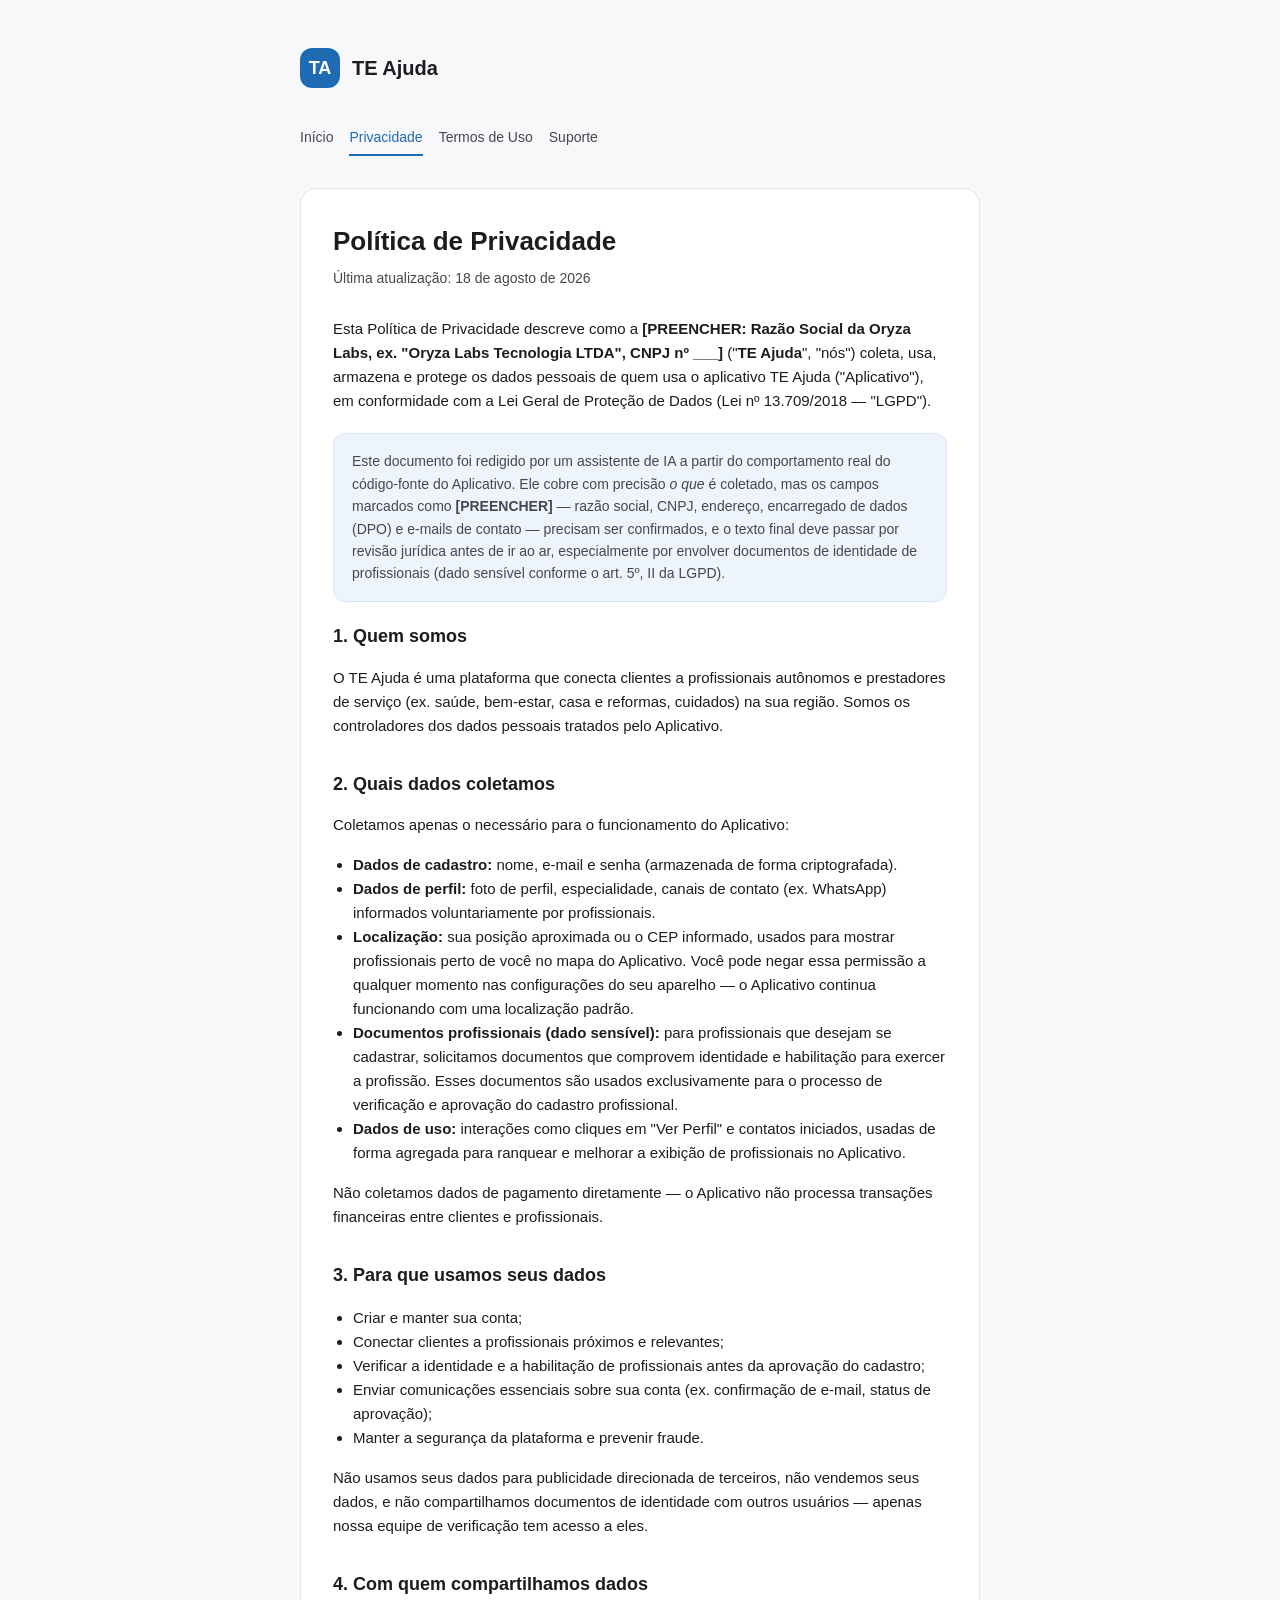
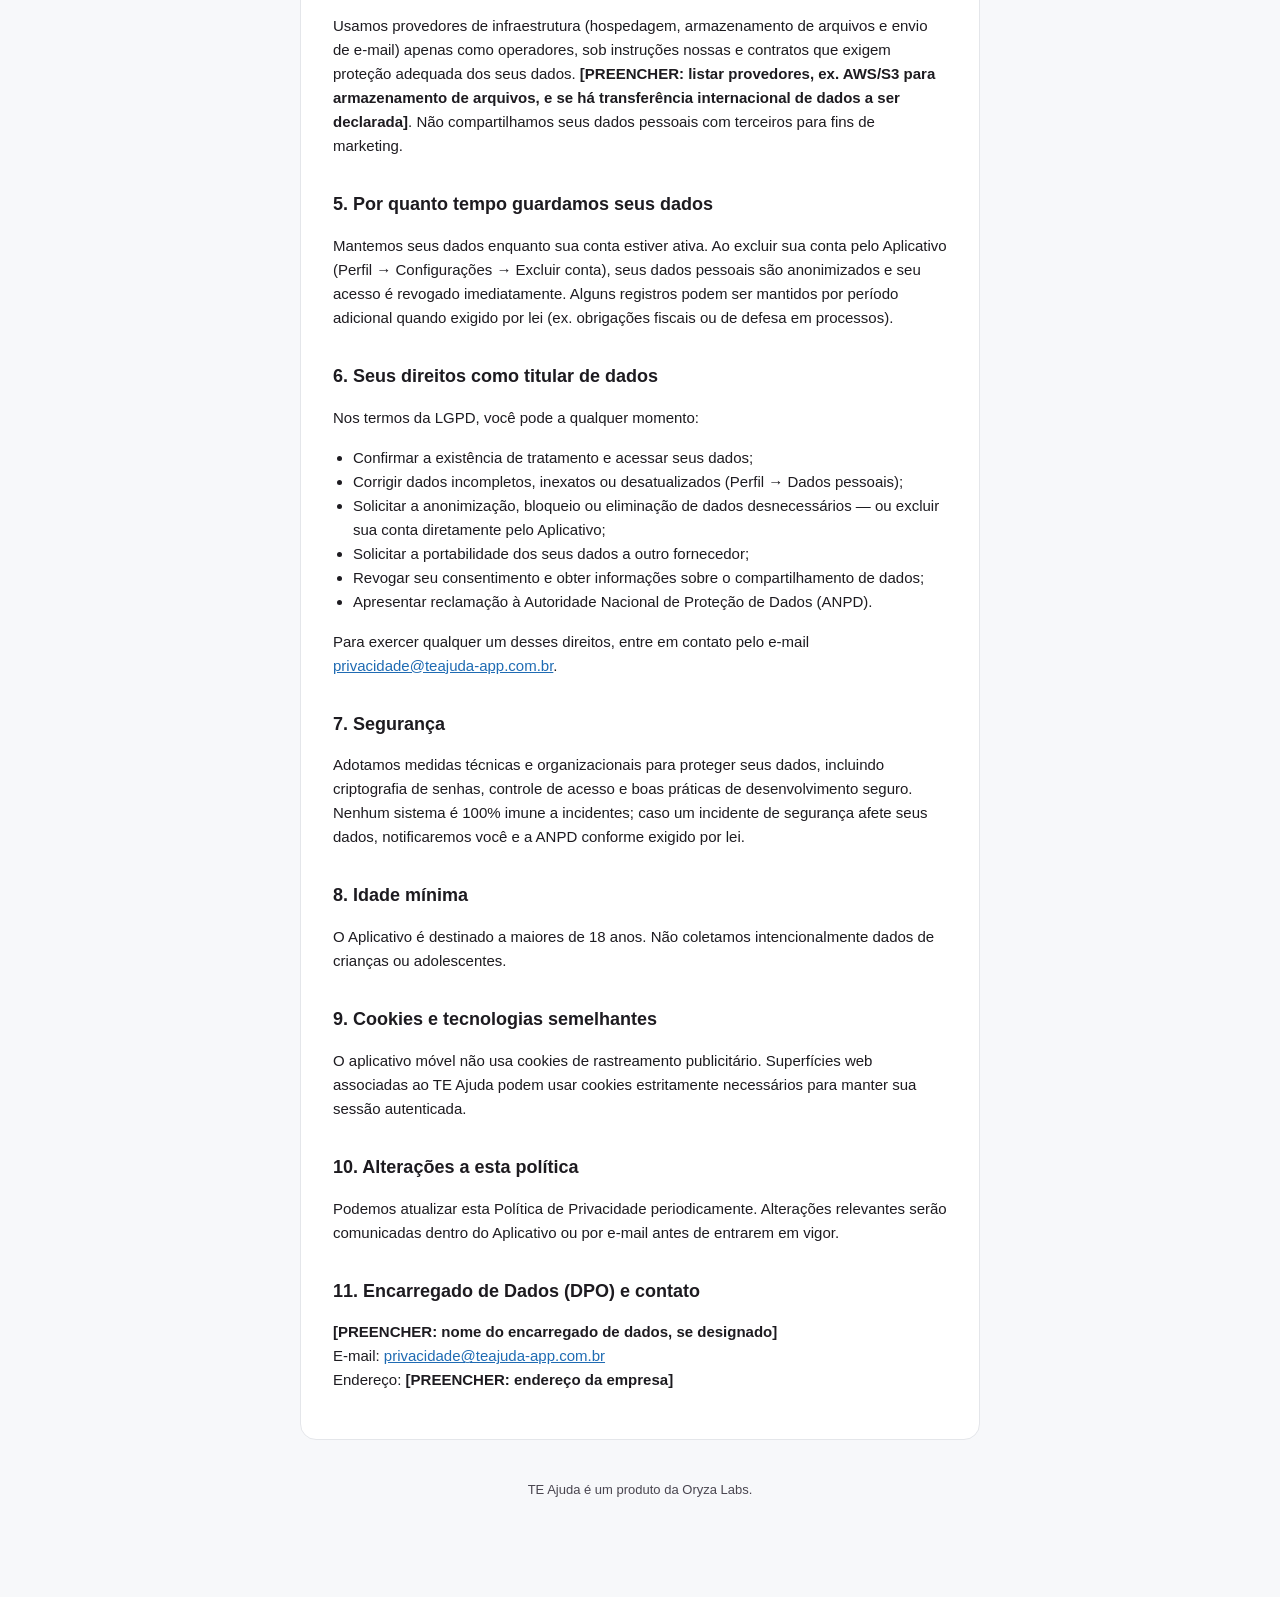
==== privacidade.html @ 3744b1cb "Add TE Ajuda privacy policy, terms of use, and support pages" ====
<!doctype html>
<html lang="pt-BR">
<head>
<meta charset="utf-8">
<meta name="viewport" content="width=device-width, initial-scale=1">
<title>Política de Privacidade — TE Ajuda</title>
<link rel="stylesheet" href="style.css">
</head>
<body>
<div class="wrap">
  <header class="site">
    <div class="mark">TA</div>
    <div class="name">TE Ajuda</div>
  </header>

  <nav class="legal">
    <a href="index.html">Início</a>
    <a href="privacidade.html" class="active">Privacidade</a>
    <a href="termos.html">Termos de Uso</a>
    <a href="suporte.html">Suporte</a>
  </nav>

  <div class="card">
    <h1>Política de Privacidade</h1>
    <p class="updated">Última atualização: 18 de agosto de 2026</p>

    <p>
      Esta Política de Privacidade descreve como a <strong>[PREENCHER: Razão Social da Oryza Labs, ex. "Oryza Labs Tecnologia LTDA", CNPJ nº ___]</strong>
      ("<strong>TE Ajuda</strong>", "nós") coleta, usa, armazena e protege os dados pessoais de quem usa o
      aplicativo TE Ajuda ("Aplicativo"), em conformidade com a Lei Geral de Proteção de Dados
      (Lei nº 13.709/2018 — "LGPD").
    </p>

    <div class="callout">
      Este documento foi redigido por um assistente de IA a partir do comportamento real do
      código-fonte do Aplicativo. Ele cobre com precisão <em>o que</em> é coletado, mas os campos
      marcados como <strong>[PREENCHER]</strong> — razão social, CNPJ, endereço, encarregado de
      dados (DPO) e e-mails de contato — precisam ser confirmados, e o texto final deve passar por
      revisão jurídica antes de ir ao ar, especialmente por envolver documentos de identidade de
      profissionais (dado sensível conforme o art. 5º, II da LGPD).
    </div>

    <h2>1. Quem somos</h2>
    <p>
      O TE Ajuda é uma plataforma que conecta clientes a profissionais autônomos e prestadores de
      serviço (ex. saúde, bem-estar, casa e reformas, cuidados) na sua região. Somos os controladores
      dos dados pessoais tratados pelo Aplicativo.
    </p>

    <h2>2. Quais dados coletamos</h2>
    <p>Coletamos apenas o necessário para o funcionamento do Aplicativo:</p>
    <ul>
      <li><strong>Dados de cadastro:</strong> nome, e-mail e senha (armazenada de forma criptografada).</li>
      <li><strong>Dados de perfil:</strong> foto de perfil, especialidade, canais de contato (ex. WhatsApp) informados voluntariamente por profissionais.</li>
      <li><strong>Localização:</strong> sua posição aproximada ou o CEP informado, usados para mostrar profissionais perto de você no mapa do Aplicativo. Você pode negar essa permissão a qualquer momento nas configurações do seu aparelho — o Aplicativo continua funcionando com uma localização padrão.</li>
      <li><strong>Documentos profissionais (dado sensível):</strong> para profissionais que desejam se cadastrar, solicitamos documentos que comprovem identidade e habilitação para exercer a profissão. Esses documentos são usados exclusivamente para o processo de verificação e aprovação do cadastro profissional.</li>
      <li><strong>Dados de uso:</strong> interações como cliques em "Ver Perfil" e contatos iniciados, usadas de forma agregada para ranquear e melhorar a exibição de profissionais no Aplicativo.</li>
    </ul>
    <p>
      Não coletamos dados de pagamento diretamente — o Aplicativo não processa transações
      financeiras entre clientes e profissionais.
    </p>

    <h2>3. Para que usamos seus dados</h2>
    <ul>
      <li>Criar e manter sua conta;</li>
      <li>Conectar clientes a profissionais próximos e relevantes;</li>
      <li>Verificar a identidade e a habilitação de profissionais antes da aprovação do cadastro;</li>
      <li>Enviar comunicações essenciais sobre sua conta (ex. confirmação de e-mail, status de aprovação);</li>
      <li>Manter a segurança da plataforma e prevenir fraude.</li>
    </ul>
    <p>
      Não usamos seus dados para publicidade direcionada de terceiros, não vendemos seus dados, e
      não compartilhamos documentos de identidade com outros usuários — apenas nossa equipe de
      verificação tem acesso a eles.
    </p>

    <h2>4. Com quem compartilhamos dados</h2>
    <p>
      Usamos provedores de infraestrutura (hospedagem, armazenamento de arquivos e envio de e-mail)
      apenas como operadores, sob instruções nossas e contratos que exigem proteção adequada dos
      seus dados. <strong>[PREENCHER: listar provedores, ex. AWS/S3 para armazenamento de arquivos, e
      se há transferência internacional de dados a ser declarada]</strong>. Não compartilhamos seus
      dados pessoais com terceiros para fins de marketing.
    </p>

    <h2>5. Por quanto tempo guardamos seus dados</h2>
    <p>
      Mantemos seus dados enquanto sua conta estiver ativa. Ao excluir sua conta pelo Aplicativo
      (Perfil → Configurações → Excluir conta), seus dados pessoais são anonimizados e seu acesso é
      revogado imediatamente. Alguns registros podem ser mantidos por período adicional quando
      exigido por lei (ex. obrigações fiscais ou de defesa em processos).
    </p>

    <h2>6. Seus direitos como titular de dados</h2>
    <p>Nos termos da LGPD, você pode a qualquer momento:</p>
    <ul>
      <li>Confirmar a existência de tratamento e acessar seus dados;</li>
      <li>Corrigir dados incompletos, inexatos ou desatualizados (Perfil → Dados pessoais);</li>
      <li>Solicitar a anonimização, bloqueio ou eliminação de dados desnecessários — ou excluir sua conta diretamente pelo Aplicativo;</li>
      <li>Solicitar a portabilidade dos seus dados a outro fornecedor;</li>
      <li>Revogar seu consentimento e obter informações sobre o compartilhamento de dados;</li>
      <li>Apresentar reclamação à Autoridade Nacional de Proteção de Dados (ANPD).</li>
    </ul>
    <p>
      Para exercer qualquer um desses direitos, entre em contato pelo e-mail
      <a href="mailto:privacidade@teajuda-app.com.br">privacidade@teajuda-app.com.br</a>.
    </p>

    <h2>7. Segurança</h2>
    <p>
      Adotamos medidas técnicas e organizacionais para proteger seus dados, incluindo criptografia
      de senhas, controle de acesso e boas práticas de desenvolvimento seguro. Nenhum sistema é
      100% imune a incidentes; caso um incidente de segurança afete seus dados, notificaremos você e
      a ANPD conforme exigido por lei.
    </p>

    <h2>8. Idade mínima</h2>
    <p>
      O Aplicativo é destinado a maiores de 18 anos. Não coletamos intencionalmente dados de
      crianças ou adolescentes.
    </p>

    <h2>9. Cookies e tecnologias semelhantes</h2>
    <p>
      O aplicativo móvel não usa cookies de rastreamento publicitário. Superfícies web associadas ao
      TE Ajuda podem usar cookies estritamente necessários para manter sua sessão autenticada.
    </p>

    <h2>10. Alterações a esta política</h2>
    <p>
      Podemos atualizar esta Política de Privacidade periodicamente. Alterações relevantes serão
      comunicadas dentro do Aplicativo ou por e-mail antes de entrarem em vigor.
    </p>

    <h2>11. Encarregado de Dados (DPO) e contato</h2>
    <p>
      <strong>[PREENCHER: nome do encarregado de dados, se designado]</strong><br>
      E-mail: <a href="mailto:privacidade@teajuda-app.com.br">privacidade@teajuda-app.com.br</a><br>
      Endereço: <strong>[PREENCHER: endereço da empresa]</strong>
    </p>
  </div>

  <footer class="site">TE Ajuda é um produto da Oryza Labs.</footer>
</div>
</body>
</html>
---- style.css ----
:root {
  --bg: #f7f8fa;
  --card: #ffffff;
  --text: #1d1b20;
  --text-secondary: #49454f;
  --brand: #1f6bb3;
  --border: #e4e6ea;
}

* {
  box-sizing: border-box;
}

body {
  margin: 0;
  font-family: -apple-system, BlinkMacSystemFont, 'Segoe UI', Roboto, Helvetica, Arial, sans-serif;
  background: var(--bg);
  color: var(--text);
  line-height: 1.6;
}

.wrap {
  max-width: 720px;
  margin: 0 auto;
  padding: 48px 20px 96px;
}

header.site {
  display: flex;
  align-items: center;
  gap: 12px;
  margin-bottom: 32px;
}

header.site .mark {
  width: 40px;
  height: 40px;
  border-radius: 12px;
  background: var(--brand);
  color: #fff;
  display: flex;
  align-items: center;
  justify-content: center;
  font-weight: 700;
  font-size: 18px;
  flex-shrink: 0;
}

header.site .name {
  font-weight: 700;
  font-size: 20px;
}

nav.legal {
  display: flex;
  gap: 16px;
  flex-wrap: wrap;
  margin-bottom: 32px;
  font-size: 14px;
}

nav.legal a {
  color: var(--text-secondary);
  text-decoration: none;
  padding: 6px 0;
  border-bottom: 2px solid transparent;
}

nav.legal a.active,
nav.legal a:hover {
  color: var(--brand);
  border-bottom-color: var(--brand);
}

.card {
  background: var(--card);
  border: 1px solid var(--border);
  border-radius: 16px;
  padding: 32px;
}

h1 {
  font-size: 26px;
  margin: 0 0 4px;
}

.updated {
  color: var(--text-secondary);
  font-size: 14px;
  margin: 0 0 28px;
}

h2 {
  font-size: 18px;
  margin: 32px 0 8px;
}

h2:first-of-type {
  margin-top: 0;
}

p,
li {
  color: var(--text);
  font-size: 15px;
}

ul {
  padding-left: 20px;
}

a {
  color: var(--brand);
}

.callout {
  background: #eef4fb;
  border: 1px solid #d6e6f7;
  border-radius: 12px;
  padding: 16px 18px;
  font-size: 14px;
  color: var(--text-secondary);
  margin: 20px 0;
}

footer.site {
  margin-top: 40px;
  text-align: center;
  font-size: 13px;
  color: var(--text-secondary);
}

.home-links {
  display: grid;
  gap: 12px;
}

.home-links a.tile {
  display: block;
  padding: 18px 20px;
  border-radius: 14px;
  border: 1px solid var(--border);
  background: var(--card);
  color: var(--text);
  text-decoration: none;
  font-weight: 600;
}

.home-links a.tile:hover {
  border-color: var(--brand);
}

.home-links a.tile span.desc {
  display: block;
  font-weight: 400;
  color: var(--text-secondary);
  font-size: 14px;
  margin-top: 4px;
}
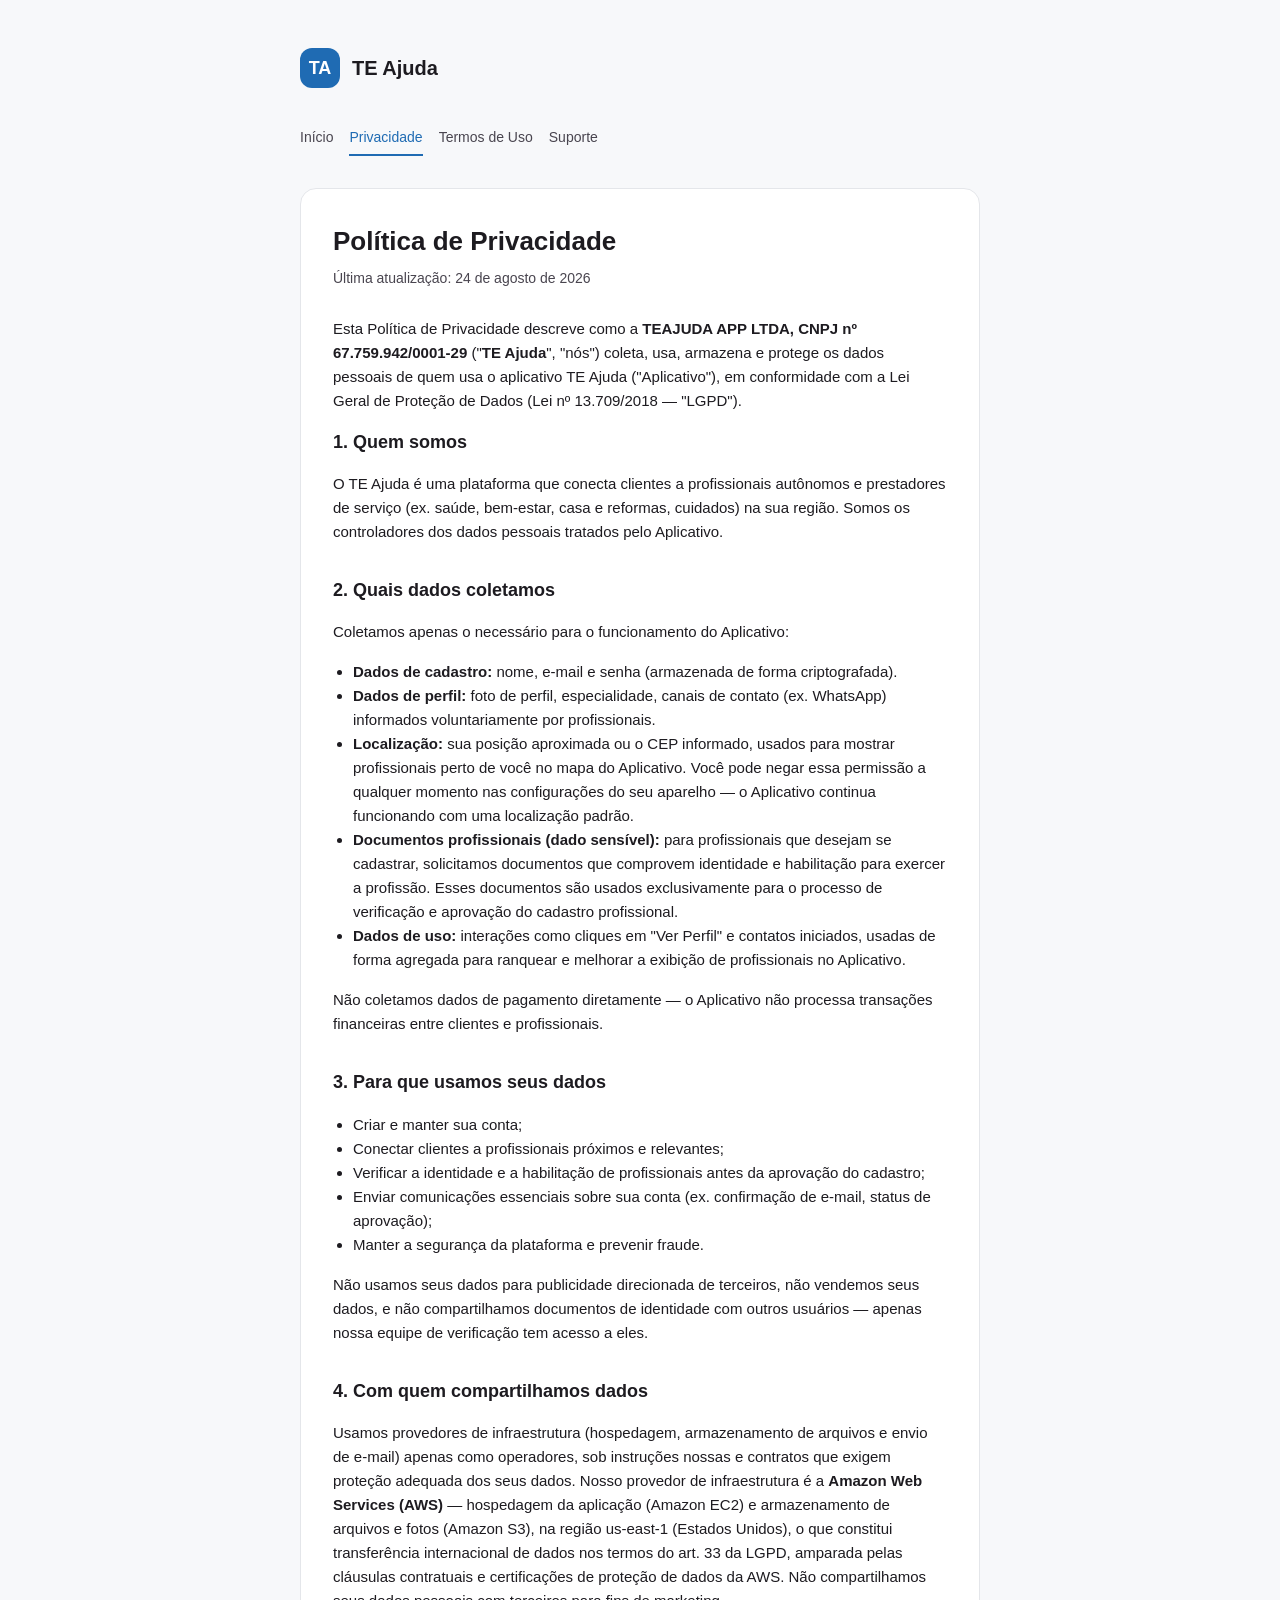
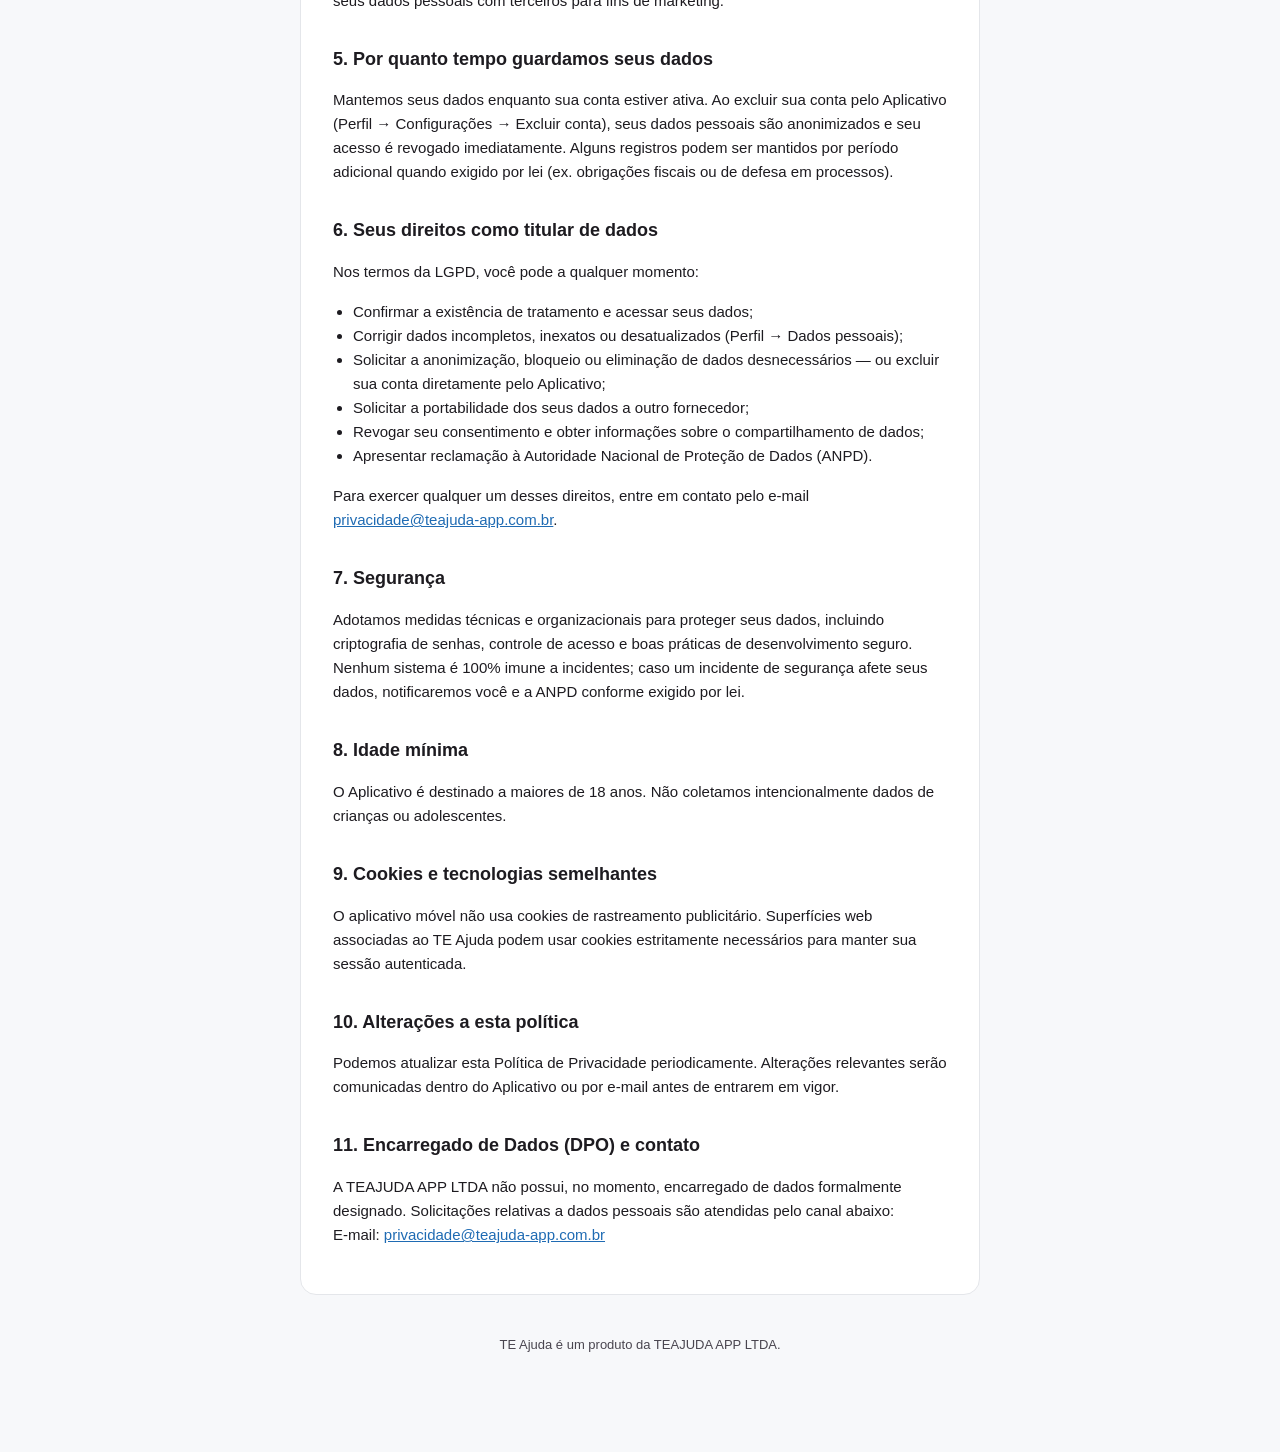
==== commit aef2fd62: "Fill company identity, AWS processors, DPO contact (privacidade)" ====
--- a/privacidade.html
+++ b/privacidade.html
@@ -22,23 +22,14 @@
 
   <div class="card">
     <h1>Política de Privacidade</h1>
-    <p class="updated">Última atualização: 18 de agosto de 2026</p>
+    <p class="updated">Última atualização: 24 de agosto de 2026</p>
 
     <p>
-      Esta Política de Privacidade descreve como a <strong>[PREENCHER: Razão Social da Oryza Labs, ex. "Oryza Labs Tecnologia LTDA", CNPJ nº ___]</strong>
-      ("<strong>TE Ajuda</strong>", "nós") coleta, usa, armazena e protege os dados pessoais de quem usa o
-      aplicativo TE Ajuda ("Aplicativo"), em conformidade com a Lei Geral de Proteção de Dados
-      (Lei nº 13.709/2018 — "LGPD").
+      Esta Política de Privacidade descreve como a <strong>TEAJUDA APP LTDA, CNPJ nº
+      67.759.942/0001-29</strong> ("<strong>TE Ajuda</strong>", "nós") coleta, usa, armazena e
+      protege os dados pessoais de quem usa o aplicativo TE Ajuda ("Aplicativo"), em conformidade
+      com a Lei Geral de Proteção de Dados (Lei nº 13.709/2018 — "LGPD").
     </p>
-
-    <div class="callout">
-      Este documento foi redigido por um assistente de IA a partir do comportamento real do
-      código-fonte do Aplicativo. Ele cobre com precisão <em>o que</em> é coletado, mas os campos
-      marcados como <strong>[PREENCHER]</strong> — razão social, CNPJ, endereço, encarregado de
-      dados (DPO) e e-mails de contato — precisam ser confirmados, e o texto final deve passar por
-      revisão jurídica antes de ir ao ar, especialmente por envolver documentos de identidade de
-      profissionais (dado sensível conforme o art. 5º, II da LGPD).
-    </div>
 
     <h2>1. Quem somos</h2>
     <p>
@@ -79,9 +70,11 @@
     <p>
       Usamos provedores de infraestrutura (hospedagem, armazenamento de arquivos e envio de e-mail)
       apenas como operadores, sob instruções nossas e contratos que exigem proteção adequada dos
-      seus dados. <strong>[PREENCHER: listar provedores, ex. AWS/S3 para armazenamento de arquivos, e
-      se há transferência internacional de dados a ser declarada]</strong>. Não compartilhamos seus
-      dados pessoais com terceiros para fins de marketing.
+      seus dados. Nosso provedor de infraestrutura é a <strong>Amazon Web Services (AWS)</strong> —
+      hospedagem da aplicação (Amazon EC2) e armazenamento de arquivos e fotos (Amazon S3), na
+      região us-east-1 (Estados Unidos), o que constitui transferência internacional de dados nos
+      termos do art. 33 da LGPD, amparada pelas cláusulas contratuais e certificações de proteção
+      de dados da AWS. Não compartilhamos seus dados pessoais com terceiros para fins de marketing.
     </p>
 
     <h2>5. Por quanto tempo guardamos seus dados</h2>
@@ -135,13 +128,13 @@
 
     <h2>11. Encarregado de Dados (DPO) e contato</h2>
     <p>
-      <strong>[PREENCHER: nome do encarregado de dados, se designado]</strong><br>
-      E-mail: <a href="mailto:privacidade@teajuda-app.com.br">privacidade@teajuda-app.com.br</a><br>
-      Endereço: <strong>[PREENCHER: endereço da empresa]</strong>
+      A TEAJUDA APP LTDA não possui, no momento, encarregado de dados formalmente designado.
+      Solicitações relativas a dados pessoais são atendidas pelo canal abaixo:<br>
+      E-mail: <a href="mailto:privacidade@teajuda-app.com.br">privacidade@teajuda-app.com.br</a>
     </p>
   </div>
 
-  <footer class="site">TE Ajuda é um produto da Oryza Labs.</footer>
+  <footer class="site">TE Ajuda é um produto da TEAJUDA APP LTDA.</footer>
 </div>
 </body>
 </html>
